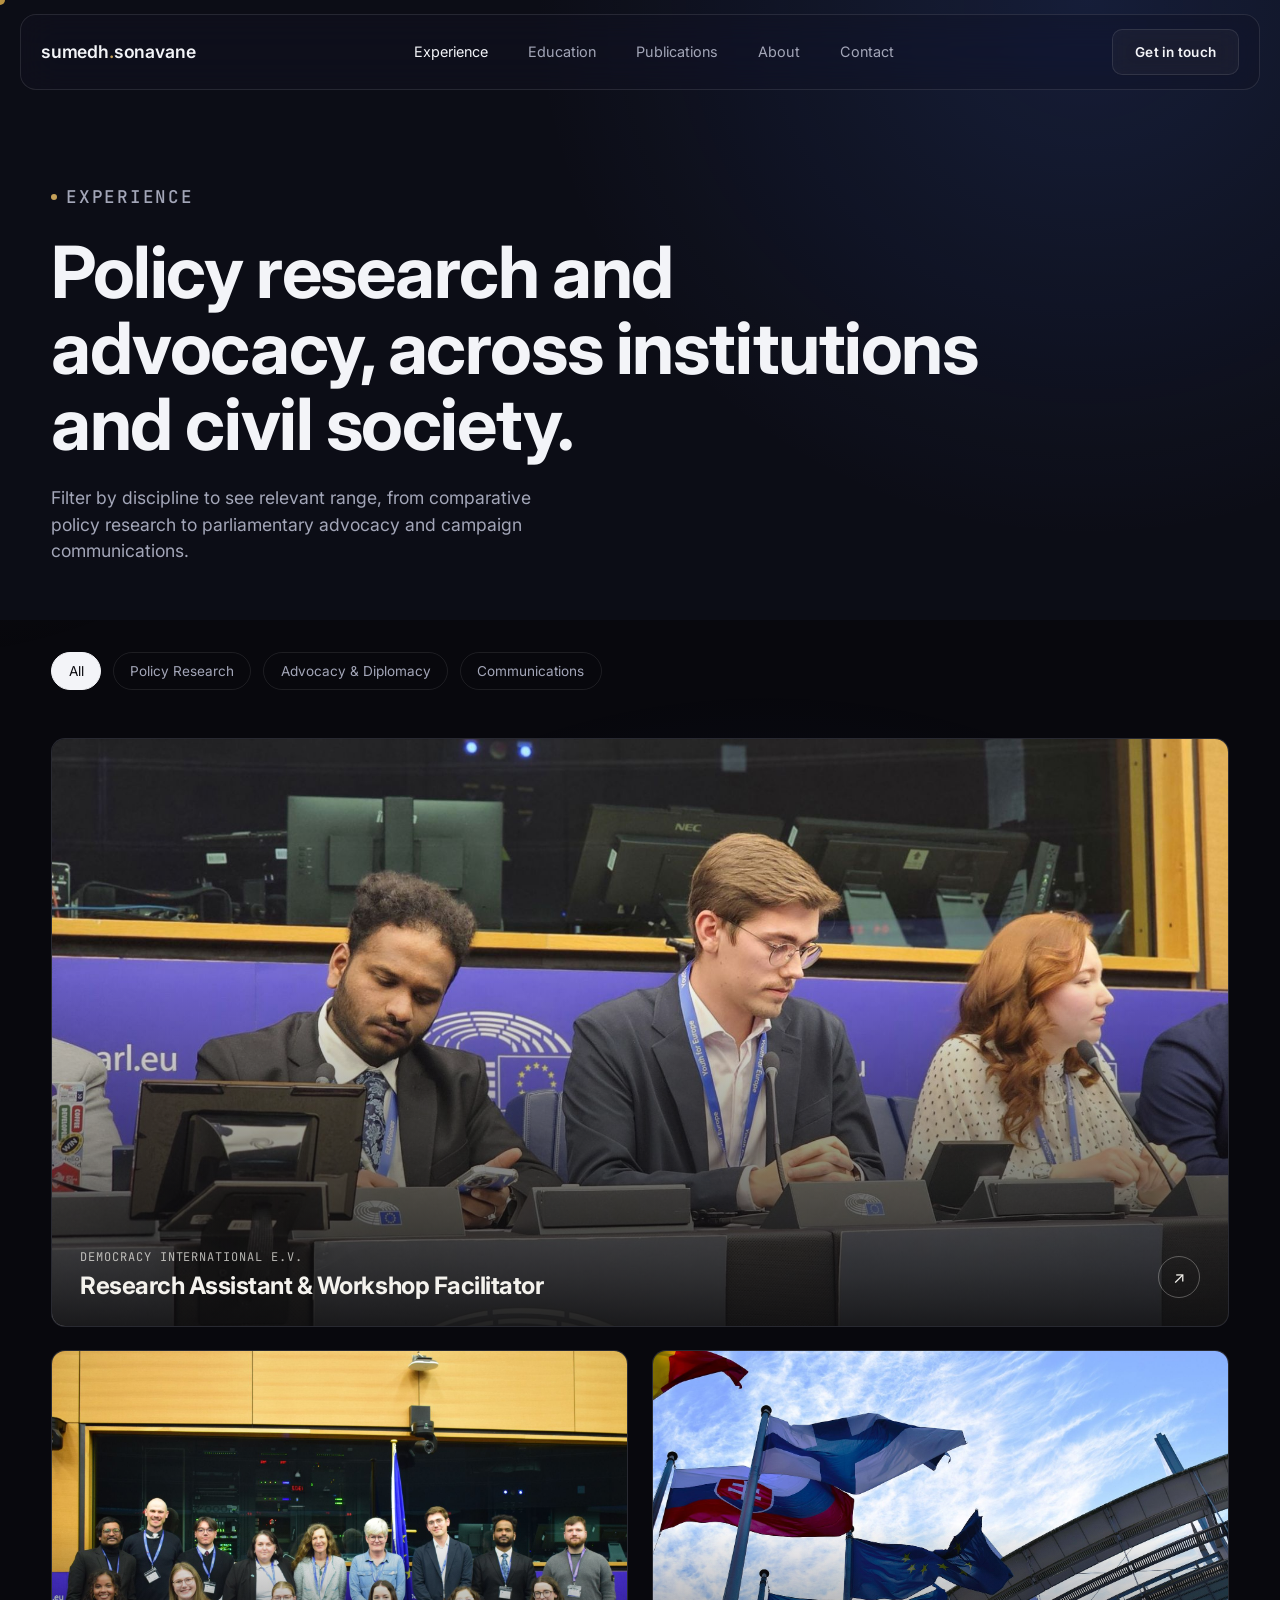
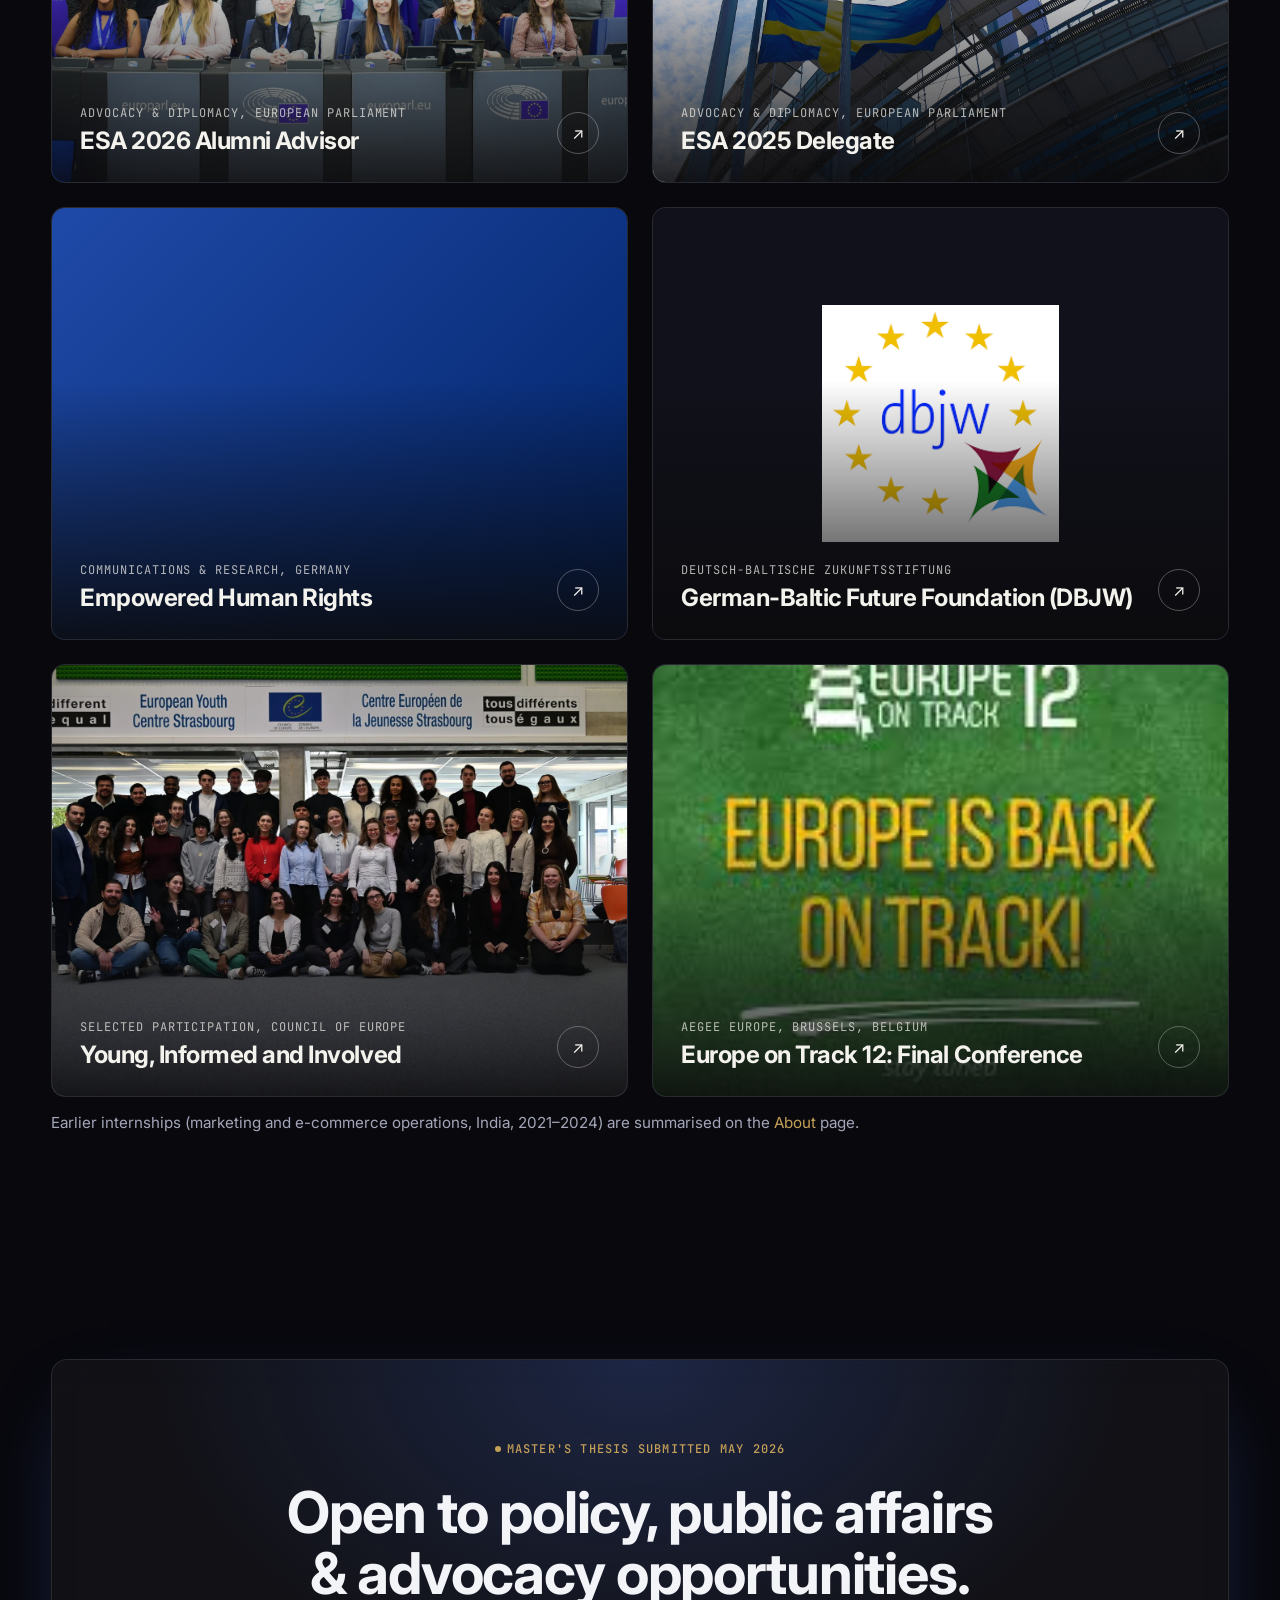
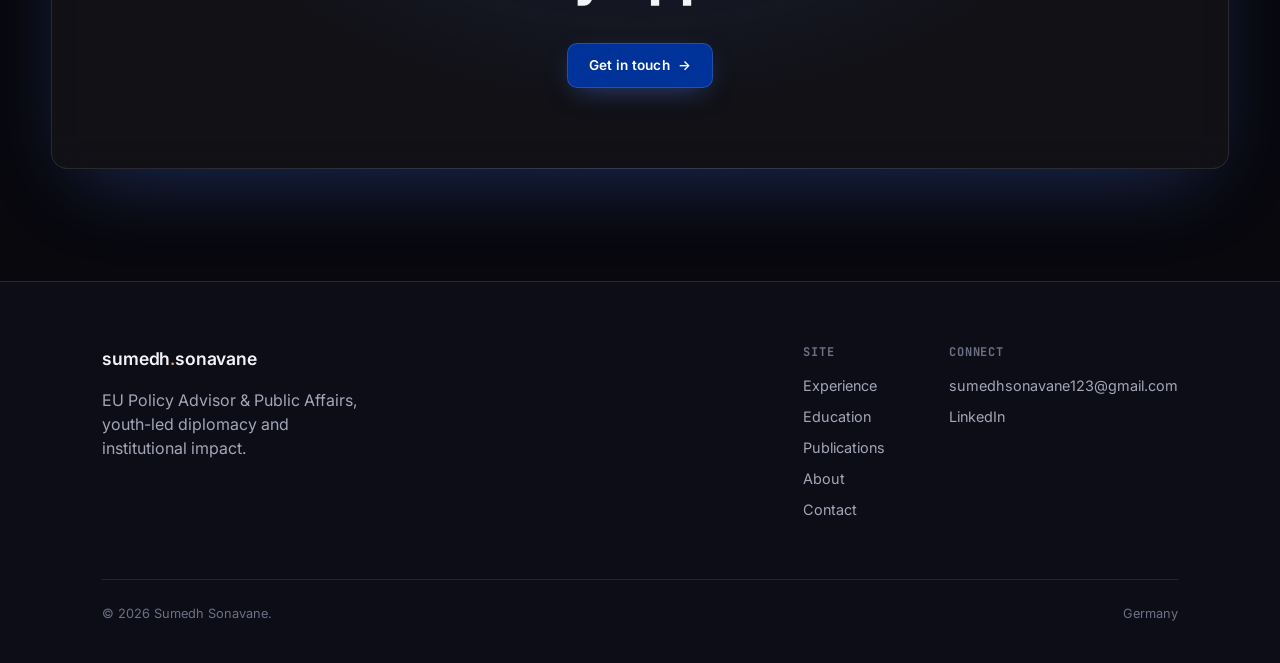
==== experience/index.html @ 0003c704 "Initial commit: Sumedh Sonavane portfolio site" ====
<!DOCTYPE html>
<html lang="en">
<head>
<meta charset="UTF-8" />
<meta name="viewport" content="width=device-width, initial-scale=1.0" />
<title>Experience | Sumedh Sonavane</title>
<meta name="description" content="Policy research, advocacy, and communications experience across EU institutions and civil society organisations." />
<link rel="preconnect" href="https://fonts.googleapis.com">
<link rel="preconnect" href="https://fonts.gstatic.com" crossorigin>
<link href="https://fonts.googleapis.com/css2?family=Inter:wght@400;500;600;700;800&family=JetBrains+Mono:wght@400;500&display=swap" rel="stylesheet">
<link rel="stylesheet" href="../css/styles.css" />
</head>
<body>

<nav class="nav">
  <a href="../index.html" class="nav-logo">sumedh<span>.</span>sonavane</a>
  <div class="nav-links nav-links-desktop">
    <a href="index.html" class="active">Experience</a>
    <a href="../education.html">Education</a>
    <a href="../publications.html">Publications</a>
    <a href="../about.html">About</a>
    <a href="../contact.html">Contact</a>
  </div>
  <div class="nav-cta">
    <a href="../contact.html" class="btn btn-outline">Get in touch</a>
    <button class="nav-toggle" aria-label="Toggle menu"><span></span><span></span></button>
  </div>
</nav>

<div class="mobile-menu">
  <a href="index.html">Experience</a>
  <a href="../education.html">Education</a>
  <a href="../publications.html">Publications</a>
  <a href="../about.html">About</a>
  <a href="../contact.html">Contact</a>
</div>

<header class="page-hero">
  <div class="container">
    <p class="eyebrow reveal is-visible" style="margin-bottom:1.5rem;">Experience</p>
    <h1 class="reveal is-visible">Policy research and advocacy, across institutions and civil society.</h1>
    <p class="reveal is-visible">Filter by discipline to see relevant range, from comparative policy research to parliamentary advocacy and campaign communications.</p>
  </div>
</header>

<section style="padding-top:2rem;">
  <div class="container">
    <div class="filter-row reveal is-visible">
      <button class="filter-btn active" data-filter="all">All</button>
      <button class="filter-btn" data-filter="research">Policy Research</button>
      <button class="filter-btn" data-filter="advocacy">Advocacy &amp; Diplomacy</button>
      <button class="filter-btn" data-filter="communications">Communications</button>
    </div>

    <div class="work-grid reveal-stagger reveal is-visible">
      <a href="democracy-international.html" class="work-card span-2" data-category="research">
        <div class="work-card-media"><img src="../images/di-workshop-panel.jpg" alt="Sumedh Sonavane on a delegate panel, European Parliament, Strasbourg" /></div>
        <div class="work-card-info">
          <div>
            <p class="work-card-tag">Democracy International e.V.</p>
            <h3 class="work-card-title">Research Assistant &amp; Workshop Facilitator</h3>
          </div>
          <span class="work-card-arrow">↗</span>
        </div>
      </a>
      <a href="esa-2026.html" class="work-card" data-category="advocacy">
        <div class="work-card-media"><img src="../images/esa-2026-team.jpg" alt="Alumni advisors and staff of the European Student Assembly 2026, European Parliament, Strasbourg" /></div>
        <div class="work-card-info">
          <div>
            <p class="work-card-tag">Advocacy &amp; Diplomacy, European Parliament</p>
            <h3 class="work-card-title">ESA 2026 Alumni Advisor</h3>
          </div>
          <span class="work-card-arrow">↗</span>
        </div>
      </a>
      <a href="esa-2025.html" class="work-card" data-category="advocacy">
        <div class="work-card-media"><img src="../images/eu-flags.jpg" alt="EU and national flags outside the European Parliament, Strasbourg" /></div>
        <div class="work-card-info">
          <div>
            <p class="work-card-tag">Advocacy &amp; Diplomacy, European Parliament</p>
            <h3 class="work-card-title">ESA 2025 Delegate</h3>
          </div>
          <span class="work-card-arrow">↗</span>
        </div>
      </a>
      <a href="empowered-human-rights.html" class="work-card" data-category="communications">
        <div class="work-card-media grad-3"></div>
        <div class="work-card-info">
          <div>
            <p class="work-card-tag">Communications &amp; Research, Germany</p>
            <h3 class="work-card-title">Empowered Human Rights</h3>
          </div>
          <span class="work-card-arrow">↗</span>
        </div>
      </a>
      <a href="dbjw.html" class="work-card" data-category="advocacy">
        <div class="work-card-media" style="background:var(--bg-raised); display:flex; align-items:center; justify-content:center;">
          <img src="../images/dbjw-logo.png" alt="DBJW logo" style="width:55%; height:55%; object-fit:contain;" />
        </div>
        <div class="work-card-info">
          <div>
            <p class="work-card-tag">Deutsch-Baltische Zukunftsstiftung</p>
            <h3 class="work-card-title">German-Baltic Future Foundation (DBJW)</h3>
          </div>
          <span class="work-card-arrow">↗</span>
        </div>
      </a>
      <a href="coe-study-session.html" class="work-card" data-category="advocacy">
        <div class="work-card-media"><img src="../images/coe-youth-centre.webp" alt="Participants at the Council of Europe study session, European Youth Centre, Strasbourg" /></div>
        <div class="work-card-info">
          <div>
            <p class="work-card-tag">Selected Participation, Council of Europe</p>
            <h3 class="work-card-title">Young, Informed and Involved</h3>
          </div>
          <span class="work-card-arrow">↗</span>
        </div>
      </a>
      <a href="https://www.linkedin.com/posts/europeontrack_europeontrack12-ecoanxiety-eyfcoe-activity-7481003895008378880-MJ6z" target="_blank" rel="noopener" class="work-card" data-category="advocacy">
        <div class="work-card-media"><img src="../images/europe-on-track-12.jpg" alt="Europe on Track 12 Final Conference" /></div>
        <div class="work-card-info">
          <div>
            <p class="work-card-tag">AEGEE Europe, Brussels, Belgium</p>
            <h3 class="work-card-title">Europe on Track 12: Final Conference</h3>
          </div>
          <span class="work-card-arrow">↗</span>
        </div>
      </a>
    </div>

    <p class="reveal" style="color:var(--fg-muted); margin-top:1rem; font-size:0.95rem;">Earlier internships (marketing and e-commerce operations, India, 2021–2024) are summarised on the <a href="../about.html" style="color:var(--accent);">About</a> page.</p>
  </div>
</section>

<section>
  <div class="cta-band reveal">
    <p class="eyebrow" style="justify-content:center; display:flex; margin-bottom:1.5rem;">Master's thesis submitted May 2026</p>
    <h2>Open to policy, public affairs &amp; advocacy opportunities.</h2>
    <a href="../contact.html" class="btn btn-primary">Get in touch <span class="btn-arrow">→</span></a>
  </div>
</section>

<footer>
  <div class="container">
    <div class="footer-top">
      <div>
        <a href="../index.html" class="nav-logo">sumedh<span>.</span>sonavane</a>
        <p style="color:var(--fg-muted); margin-top:1rem; max-width:26ch;">EU Policy Advisor &amp; Public Affairs, youth-led diplomacy and institutional impact.</p>
      </div>
      <div class="footer-links">
        <div class="footer-col">
          <h4>Site</h4>
          <a href="index.html">Experience</a>
          <a href="../education.html">Education</a>
          <a href="../publications.html">Publications</a>
          <a href="../about.html">About</a>
          <a href="../contact.html">Contact</a>
        </div>
        <div class="footer-col">
          <h4>Connect</h4>
          <a href="mailto:sumedhsonavane123@gmail.com">sumedhsonavane123@gmail.com</a>
          <a href="https://www.linkedin.com/in/sumedh-sonavane-eu" target="_blank" rel="noopener">LinkedIn</a>
        </div>
      </div>
    </div>
    <div class="footer-bottom">
      <span>© 2026 Sumedh Sonavane.</span>
      <span>Germany</span>
    </div>
  </div>
</footer>

<script src="../js/main.js"></script>
</body>
</html>
---- css/styles.css ----
/* ============================================
   DESIGN TOKENS
   ============================================ */
:root {
  color-scheme: dark;

  /* EU blue, brightened into a glow for dark surfaces, plus a muted gold */
  --eu-blue: #003399;
  --eu-yellow: #FFCC00;
  --glow: #4d7cff;
  --glow-soft: rgba(77, 124, 255, 0.16);
  --eu-gold: #C5A059;

  /* Dark glass "chrome" — floating nav, page headers, footer, CTA panels */
  --navy: #0c0d16;
  --navy-raised: #14162a;
  --navy-line: rgba(255, 255, 255, 0.1);
  --navy-text: #f3f4f8;
  --navy-text-muted: #a3a6b8;
  --navy-text-faint: #6d7186;

  /* Deep charcoal reading surface */
  --bg: #08080d;
  --bg-raised: #10111a;
  --fg: #f3f4f8;
  --fg-muted: #a3a6b8;
  --fg-faint: #6d7186;
  --line: rgba(255, 255, 255, 0.09);

  --glass: rgba(255, 255, 255, 0.04);
  --glass-border: rgba(255, 255, 255, 0.1);

  --accent: var(--eu-gold);
  --accent-soft: #ecdcbd;
  --accent-hover: #a8854a;
  /* hover/active color for outline buttons & filters */
  --interactive: #7ea2ff;
  --radius: 2px;

  --font-display: 'Inter', system-ui, sans-serif; /* headings — bold/700 */
  --font-body: 'Inter', system-ui, sans-serif;    /* paragraphs — regular/400, medium/500 */
  --font-mono: 'JetBrains Mono', 'SF Mono', ui-monospace, monospace; /* labels, meta, code-style text */

  --container: 1320px;
  --gutter: clamp(1.25rem, 4vw, 3.5rem);

  --ease: cubic-bezier(0.16, 1, 0.3, 1);
  --dur-fast: 0.3s;
  --dur-med: 0.6s;
  --dur-slow: 1s;
}

/* ============================================
   RESET
   ============================================ */
*, *::before, *::after { box-sizing: border-box; margin: 0; padding: 0; }
html { scroll-behavior: smooth; }
@media (prefers-reduced-motion: reduce) {
  html { scroll-behavior: auto; }
  *, *::before, *::after { animation-duration: 0.01ms !important; animation-iteration-count: 1 !important; transition-duration: 0.01ms !important; scroll-behavior: auto !important; }
}
body {
  background: var(--bg);
  color: var(--fg);
  font-family: var(--font-body);
  font-size: 16px;
  line-height: 1.5;
  -webkit-font-smoothing: antialiased;
  overflow-x: hidden;
}
/* fixed ambient gradients — cheap, no repaint on scroll */
body::before {
  content: '';
  position: fixed; inset: 0; z-index: -1;
  pointer-events: none;
  background:
    radial-gradient(900px 520px at 88% -8%, rgba(77, 124, 255, 0.12), transparent 60%),
    radial-gradient(700px 480px at -8% 42%, rgba(197, 160, 89, 0.06), transparent 60%),
    radial-gradient(800px 500px at 60% 110%, rgba(77, 124, 255, 0.07), transparent 60%);
}
.sr-only {
  position: absolute; width: 1px; height: 1px; padding: 0; margin: -1px;
  overflow: hidden; clip: rect(0, 0, 0, 0); white-space: nowrap; border: 0;
}
::-webkit-scrollbar { width: 10px; }
::-webkit-scrollbar-track { background: var(--bg); }
::-webkit-scrollbar-thumb { background: #2a2c3c; border-radius: 999px; }
img { max-width: 100%; display: block; }
a { color: inherit; text-decoration: none; }
button { font: inherit; color: inherit; background: none; border: none; cursor: pointer; }
ul { list-style: none; }
h1, h2, h3, h4 { font-family: var(--font-display); font-weight: 700; line-height: 1.05; letter-spacing: -0.02em; }

.container {
  max-width: var(--container);
  margin: 0 auto;
  padding-left: var(--gutter);
  padding-right: var(--gutter);
}

.eyebrow {
  display: inline-flex;
  align-items: center;
  gap: 0.5em;
  font-family: var(--font-mono);
  font-size: 0.75rem;
  font-weight: 500;
  letter-spacing: 0.1em;
  text-transform: uppercase;
  color: var(--accent);
}
.eyebrow::before {
  content: '';
  width: 6px;
  height: 6px;
  border-radius: 50%;
  background: var(--accent);
}

/* ============================================
   BUTTONS
   ============================================ */
.btn {
  display: inline-flex;
  align-items: center;
  gap: 0.6em;
  padding: 0.9em 1.6em;
  font-size: 0.85rem;
  font-weight: 600;
  letter-spacing: 0.02em;
  border-radius: 10px;
  transition: transform var(--dur-fast) var(--ease), background var(--dur-fast) var(--ease), color var(--dur-fast) var(--ease), border-color var(--dur-fast) var(--ease), box-shadow var(--dur-fast) var(--ease);
  white-space: nowrap;
}
.btn-primary {
  background: var(--eu-blue); /* existing EU blue */
  color: #ffffff;
  box-shadow: 0 8px 28px -10px rgba(77, 124, 255, 0.55), inset 0 0 0 1px rgba(255, 255, 255, 0.14);
}
.btn-primary:hover { transform: translateY(-2px); background: #0a44c2; box-shadow: 0 12px 34px -10px rgba(77, 124, 255, 0.75), inset 0 0 0 1px rgba(255, 255, 255, 0.22); }
.btn-outline {
  border: 1px solid var(--glass-border);
  background: var(--glass);
  -webkit-backdrop-filter: blur(12px);
  backdrop-filter: blur(12px);
  color: var(--fg);
}
.btn-outline:hover { border-color: var(--interactive); color: var(--interactive); transform: translateY(-2px); }
.btn-arrow { transition: transform var(--dur-fast) var(--ease); }
.btn:hover .btn-arrow { transform: translateX(3px); }

/* ============================================
   NAV
   ============================================ */
.nav {
  --bg: var(--navy);
  --bg-raised: var(--navy-raised);
  --fg: var(--navy-text);
  --fg-muted: var(--navy-text-muted);
  --fg-faint: var(--navy-text-faint);
  --line: var(--navy-line);
  --interactive: var(--eu-gold);
  color: var(--fg);
  /* floating glass pill */
  position: fixed;
  top: 14px; left: 50%;
  transform: translateX(-50%);
  width: calc(100% - 2rem);
  max-width: 1240px;
  z-index: 100;
  display: flex;
  align-items: center;
  justify-content: space-between;
  padding: 0.85rem 1.25rem;
  border-radius: 16px;
  background: rgba(18, 19, 32, 0.45);
  -webkit-backdrop-filter: blur(18px) saturate(140%);
  backdrop-filter: blur(18px) saturate(140%);
  border: 1px solid var(--glass-border);
  transition: padding var(--dur-fast) var(--ease), background var(--dur-fast) var(--ease), box-shadow var(--dur-fast) var(--ease);
}
.nav.is-scrolled {
  padding-top: 0.65rem;
  padding-bottom: 0.65rem;
  background: rgba(14, 15, 26, 0.72);
  box-shadow: 0 10px 40px rgba(0, 0, 0, 0.45), 0 0 0 1px rgba(77, 124, 255, 0.08);
}
.nav-logo {
  font-family: var(--font-display);
  font-weight: 600;
  font-size: 1.1rem;
  letter-spacing: -0.01em;
}
.nav-logo span { color: var(--accent); }
.nav-links {
  display: flex;
  align-items: center;
  gap: 2.5rem;
}
.nav-links a:not(.btn) {
  font-size: 0.9rem;
  color: var(--fg-muted);
  position: relative;
  transition: color var(--dur-fast) var(--ease);
}
.nav-links a:not(.btn):hover { color: var(--fg); }
.nav-links a.active { color: var(--fg); }
.nav-cta { display: flex; align-items: center; gap: 1.5rem; }
.nav-toggle {
  display: none;
  flex-direction: column;
  gap: 5px;
  z-index: 200;
}
.nav-toggle span {
  width: 22px; height: 2px; background: var(--fg);
  transition: transform var(--dur-fast) var(--ease), opacity var(--dur-fast) var(--ease);
}

@media (max-width: 860px) {
  .nav-links-desktop { display: none; }
  .nav-cta .btn-outline { display: none; }
  .nav-toggle { display: flex; }
  .mobile-menu {
    --bg: var(--navy);
    --fg: var(--navy-text);
    --fg-muted: var(--navy-text-muted);
    --line: var(--navy-line);
    --interactive: var(--eu-gold);
    position: fixed; inset: 0;
    background: var(--bg);
    color: var(--fg);
    display: flex; flex-direction: column;
    justify-content: center;
    padding: var(--gutter);
    gap: 1.5rem;
    transform: translateY(-100%);
    transition: transform var(--dur-med) var(--ease);
    z-index: 150;
  }
  .mobile-menu.is-open { transform: translateY(0); }
  .mobile-menu a { font-family: var(--font-display); font-size: 2.5rem; font-weight: 600; }
  body.menu-open { overflow: hidden; }
}
@media (min-width: 861px) { .mobile-menu { display: none; } }

/* ============================================
   HERO
   ============================================ */
.hero {
  background: var(--bg);
  color: var(--fg);
  position: relative;
  z-index: 0; /* establishes .hero's own stacking context — without this, the -1 photo below escaped to the PAGE level and rendered behind unrelated content instead of just behind .hero's own background, which is why it was invisible */
  min-height: 100vh;
  display: flex;
  flex-direction: column;
  justify-content: center;
  padding-top: 8rem;
  padding-bottom: 8rem; /* room for the scroll cue + stats under the longer bio */
  overflow: hidden;
}
/* real photo of the Parliament building, sitting behind everything else but still clearly visible */
.hero-bg-photo {
  position: absolute; inset: 0; z-index: -1;
  overflow: hidden;
}
.hero-bg-photo img {
  width: 100%; height: 100%; object-fit: cover; object-position: center 30%;
  display: block;
  opacity: 0.55;
  filter: blur(1.5px) saturate(0.9);
  transform: scale(1.03); /* hides the blur's soft edge */
}
#hero-canvas {
  position: absolute; inset: 0;
  width: 100%; height: 100%;
  z-index: 0;
  pointer-events: none;
  opacity: 0;
  transition: opacity 1.4s var(--ease);
}
#hero-canvas.is-ready { opacity: 1; }
/* vignette keeps the 3D layer and background photo from ever competing with the text */
.hero::after {
  content: '';
  position: absolute; inset: 0; z-index: 0;
  pointer-events: none;
  background: radial-gradient(ellipse at 35% 45%, transparent 0%, rgba(8, 8, 13, 0.55) 65%, rgba(8, 8, 13, 0.88) 100%);
}
.hero-glow {
  position: absolute;
  top: -20%; right: -10%;
  width: 60vw; height: 60vw;
  max-width: 900px; max-height: 900px;
  background: radial-gradient(circle, rgba(77,124,255,0.18) 0%, rgba(77,124,255,0) 70%);
  pointer-events: none;
  z-index: 0;
}
.hero-content { position: relative; z-index: 1; }
.hero-grid {
  display: grid;
  grid-template-columns: 1.15fr 0.85fr;
  gap: 3rem;
  align-items: center;
}
.hero-photo-wrap {
  position: relative;
  max-width: 320px;
  margin-left: auto;
}
/* soft elliptical "floor" light under the portrait — grounds it and adds depth (replaces the old halo blob) */
.hero-photo-wrap::before {
  content: '';
  position: absolute; left: 16%; right: 16%; bottom: -30px; height: 56px;
  z-index: 0;
  background: radial-gradient(ellipse at center, rgba(77, 124, 255, 0.5), transparent 70%);
  filter: blur(14px);
  pointer-events: none;
}
/* glassmorphic frame with a fine glowing edge */
.hero-photo-frame {
  position: relative;
  z-index: 1;
  aspect-ratio: 1 / 1;
  border-radius: 50%; /* circular portrait */
  overflow: hidden;
  padding: 6px;
  border: 1px solid rgba(255, 255, 255, 0.2);
  background: linear-gradient(145deg, rgba(255, 255, 255, 0.14), rgba(255, 255, 255, 0.03));
  -webkit-backdrop-filter: blur(14px);
  backdrop-filter: blur(14px);
  box-shadow:
    0 0 0 1px rgba(77, 124, 255, 0.28),
    0 30px 60px -20px rgba(0, 0, 0, 0.75),
    0 0 70px -12px rgba(77, 124, 255, 0.5);
  will-change: transform;
}
.hero-photo-frame img {
  width: 100%; height: 100%;
  object-fit: cover;
  object-position: center 12%;
  display: block;
  border-radius: 50%;
  filter: contrast(1.04) saturate(1.05);
}
/* colour-grade + bottom fade so the studio backdrop sits into the dark page */
.hero-photo-frame::after {
  content: '';
  position: absolute; inset: 6px;
  border-radius: 50%;
  pointer-events: none;
  background:
    linear-gradient(to top, rgba(8, 8, 13, 0.5) 0%, rgba(8, 8, 13, 0) 30%),
    linear-gradient(160deg, rgba(77, 124, 255, 0.16), transparent 45%);
}
.hero-photo-chip {
  position: absolute; left: 50%; bottom: -16px; transform: translateX(-50%); z-index: 2;
  width: max-content; max-width: 100%;
  display: flex; align-items: center; gap: 0.6em;
  padding: 0.6em 1.05em;
  border-radius: 999px;
  font-size: 0.78rem; font-weight: 500; letter-spacing: 0.01em;
  color: var(--fg);
  background: rgba(14, 15, 26, 0.55);
  border: 1px solid rgba(255, 255, 255, 0.14);
  -webkit-backdrop-filter: blur(12px);
  backdrop-filter: blur(12px);
}
.hero-photo-chip .dot { width: 6px; height: 6px; border-radius: 50%; background: var(--eu-yellow); box-shadow: 0 0 8px var(--eu-yellow); flex-shrink: 0; }
@media (max-width: 900px) {
  .hero-grid { grid-template-columns: 1fr; }
  .hero-photo-wrap { max-width: 240px; margin: 2.5rem auto 0; }
}
.hero-headline {
  font-size: clamp(2.6rem, 8vw, 6.4rem);
  max-width: 18ch;
  margin-bottom: 1.75rem;
  letter-spacing: 0.02em;
}
.hero-headline .line { display: block; overflow: visible; } /* visible so the gold glow isn't clipped */
.hero-headline .line span { display: block; }
/* main title: name large, role beneath (one <h1>; the "|" is kept for screen readers/SEO) */
.hero-headline { font-size: clamp(2.6rem, 6.4vw, 5.6rem); line-height: 1.04; }
.hero-headline .name {
  background: linear-gradient(120deg, #ffffff 35%, #b9c9ff 100%);
  -webkit-background-clip: text; background-clip: text;
  color: transparent;
}
.hero-headline .role {
  margin-top: 1.1rem;
  font-family: var(--font-display);
  font-size: clamp(1.15rem, 2.3vw, 1.85rem);
  font-weight: 500;
  letter-spacing: 0.01em;
  line-height: 1.3;
  color: #a9bfff;
  max-width: 30ch;
}
.hero-sub {
  font-size: clamp(1rem, 1.25vw, 1.12rem); /* slightly smaller than before to carry the longer bio */
  line-height: 1.7;
  color: #e7e9f2; /* brighter than --fg-muted so it stays readable over the background photo */
  text-shadow: 0 2px 16px rgba(0, 0, 0, 0.55); /* extra separation from bright sky in the photo */
  max-width: 62ch;
  margin-bottom: 2.5rem;
}
.hero-actions { display: flex; align-items: center; gap: 1.5rem; flex-wrap: wrap; }
.hero-scroll {
  position: absolute;
  bottom: 2.5rem; left: var(--gutter);
  display: flex; align-items: center; gap: 0.75rem;
  font-size: 0.75rem; letter-spacing: 0.1em; text-transform: uppercase;
  font-family: var(--font-mono);
  color: var(--fg-faint);
  font-family: var(--font-mono);
}
.hero-scroll-line { width: 40px; height: 1px; background: var(--fg-faint); position: relative; overflow: hidden; }
.hero-scroll-line::after {
  content: ''; position: absolute; inset: 0; background: var(--accent);
  animation: scrollline 2s ease-in-out infinite;
}
@keyframes scrollline { 0% { transform: translateX(-100%); } 50% { transform: translateX(0); } 100% { transform: translateX(100%); } }

.hero-stats {
  position: absolute;
  bottom: 2.5rem; right: var(--gutter);
  display: flex; gap: 2.5rem;
}
.hero-stat { text-align: right; }
.hero-stat strong { display: block; font-family: var(--font-display); font-size: 1.6rem; color: var(--fg); }
.hero-stat span { font-size: 0.75rem; color: var(--fg-faint); text-transform: uppercase; letter-spacing: 0.08em; font-family: var(--font-mono); }
@media (max-width: 700px) { .hero-stats { display: none; } }

/* ============================================
   SECTION SPACING
   ============================================ */
section { position: relative; padding: 7rem 0; }
.section-head {
  display: flex;
  justify-content: space-between;
  align-items: flex-end;
  gap: 2rem;
  margin-bottom: 3.5rem;
  flex-wrap: wrap;
}
.section-title { font-size: clamp(1.8rem, 3.5vw, 3rem); max-width: 20ch; }
.section-desc { color: var(--fg-muted); max-width: 34ch; font-size: 1rem; }

/* ============================================
   REVEAL ANIMATIONS
   ============================================ */
.reveal {
  opacity: 0;
  transform: translateY(28px);
  transition: opacity var(--dur-slow) var(--ease), transform var(--dur-slow) var(--ease);
}
.reveal.is-visible { opacity: 1; transform: translateY(0); }
.reveal-stagger.is-visible > * { transition-delay: calc(var(--i, 0) * 90ms); }

/* ============================================
   EU STARS DIVIDER
   ============================================ */
.eu-divider {
  display: flex;
  align-items: center;
  justify-content: center;
  margin: 4.5rem 0;
}
.eu-divider::before, .eu-divider::after {
  content: "";
  flex: 1;
  max-width: 480px;
  border-bottom: 1px solid var(--line);
}
.eu-divider::before { margin-right: 2rem; }
.eu-divider::after { margin-left: 2rem; }
.eu-stars-circle { animation: eu-slow-spin 40s linear infinite; flex-shrink: 0; filter: drop-shadow(0 0 8px rgba(255, 204, 0, 0.45)); }
@media (prefers-reduced-motion: reduce) { .eu-stars-circle { animation: none; } }
@keyframes eu-slow-spin { to { transform: rotate(360deg); } }

/* ============================================
   PHOTO BANNER (home page opener) — contained, not full-bleed; no cropping
   ============================================ */
.photo-banner { padding: 3.5rem var(--gutter); }
.photo-banner .container { max-width: 1320px; padding: 0; } /* full content width, matching --container */
.photo-banner-media {
  width: 100%;
  border-radius: 16px; overflow: hidden;
  line-height: 0; /* no baseline gap under the image */
}
/* natural width/height (no object-fit letterboxing) — this is what was reading as a "border":
   the old fixed max-height + background showed as a frame around the contained image */
.photo-banner-media img { width: 100%; height: auto; display: block; }
.photo-banner-caption {
  text-align: center; padding-top: 1.1rem;
  font-family: var(--font-mono);
  font-size: 0.78rem; color: var(--fg-faint);
  text-transform: uppercase; letter-spacing: 0.08em;
}

/* ============================================
   EXPERIENCE DETAIL PHOTO
   ============================================ */
.cs-photo { aspect-ratio: 3 / 2; border-radius: 4px; overflow: hidden; margin-bottom: 4rem; }
.cs-photo img { width: 100%; height: 100%; object-fit: cover; display: block; }

/* ============================================
   WORK GRID
   ============================================ */
.work-grid {
  display: grid;
  grid-template-columns: repeat(2, 1fr);
  gap: 1.5rem;
}
.work-card {
  position: relative;
  display: block;
  border-radius: 14px;
  overflow: hidden;
  aspect-ratio: 4 / 3;
  background: var(--bg-raised);
  border: 1px solid var(--glass-border);
  will-change: transform;
  transition: box-shadow var(--dur-med) var(--ease), border-color var(--dur-med) var(--ease);
}
.work-card:hover { border-color: rgba(77, 124, 255, 0.45); box-shadow: 0 24px 60px -24px rgba(77, 124, 255, 0.5); }
.work-card-media {
  position: absolute; inset: 0;
  transition: transform 0.8s var(--ease);
}
.work-card-media img { width: 100%; height: 100%; object-fit: cover; display: block; }
.work-card:hover .work-card-media { transform: scale(1.06); }
.work-card-media::after {
  content: '';
  position: absolute; inset: 0;
  background: linear-gradient(180deg, rgba(11,11,13,0) 40%, rgba(11,11,13,0.9) 100%);
}
.work-card-info {
  position: absolute; left: 0; right: 0; bottom: 0;
  padding: 1.75rem;
  display: flex;
  justify-content: space-between;
  align-items: flex-end;
  z-index: 2;
  color: #f4f2ed;
}
.work-card-tag { font-size: 0.75rem; color: rgba(244,242,237,0.72); text-transform: uppercase; letter-spacing: 0.08em; margin-bottom: 0.4rem; font-family: var(--font-mono); }
.work-card-title { font-size: 1.5rem; }
.work-card-arrow {
  width: 42px; height: 42px;
  border-radius: 50%;
  border: 1px solid rgba(244,242,237,0.3);
  display: flex; align-items: center; justify-content: center;
  transition: background var(--dur-fast) var(--ease), transform var(--dur-fast) var(--ease), border-color var(--dur-fast) var(--ease);
  flex-shrink: 0;
}
.work-card:hover .work-card-arrow { background: var(--accent); border-color: var(--accent); transform: rotate(45deg); }
.work-card.span-2 { grid-column: span 2; aspect-ratio: 16/8; }
@media (max-width: 800px) {
  .work-grid { grid-template-columns: 1fr; }
  .work-card.span-2 { grid-column: span 1; aspect-ratio: 4/3; }
}

/* placeholder gradient media, swap with real images */
.grad-1 { background: linear-gradient(135deg, #0044c9, #001a4d); }
.grad-2 { background: linear-gradient(135deg, #003399, #00122e); }
.grad-3 { background: linear-gradient(135deg, #1f4aa8, #002266); }
.grad-4 { background: linear-gradient(135deg, #FFCC00, #003399); }
.grad-5 { background: linear-gradient(135deg, #e6b800, #0044c9); }
.grad-6 { background: linear-gradient(135deg, #3d63c2, #001a4d); }

/* ============================================
   CAPABILITIES
   ============================================ */
.cap-grid {
  display: grid;
  grid-template-columns: repeat(4, 1fr);
  border-top: 1px solid var(--line);
}
.cap-item {
  padding: 2.5rem 1.5rem 2.5rem 0;
  border-bottom: 1px solid var(--line);
  border-right: 1px solid var(--line);
  padding-left: 0;
}
.cap-item:nth-child(4n) { border-right: none; }
.cap-item .num { color: var(--fg-faint); font-size: 0.8rem; margin-bottom: 1.5rem; display: block; }
.cap-item h3 { font-size: 1.15rem; margin-bottom: 0.6rem; }
.cap-item p { color: var(--fg-muted); font-size: 0.9rem; }
@media (max-width: 900px) {
  .cap-grid { grid-template-columns: repeat(2, 1fr); }
  .cap-item:nth-child(2n) { border-right: none; }
  .cap-item:nth-child(4n) { border-right: 1px solid var(--line); }
}
@media (max-width: 560px) {
  .cap-grid { grid-template-columns: 1fr; }
  .cap-item { border-right: none !important; }
}

/* ============================================
   TRUST / LOGOS
   ============================================ */
.logo-strip {
  display: flex;
  flex-wrap: wrap;
  gap: 3rem;
  align-items: center;
  justify-content: space-between;
  padding: 2.5rem 0;
  border-top: 1px solid var(--line);
  border-bottom: 1px solid var(--line);
}
.logo-strip span {
  font-family: var(--font-display);
  font-size: 1.2rem;
  color: var(--fg-faint);
  letter-spacing: -0.01em;
}

.quote-block {
  max-width: 46rem;
  margin: 5rem auto 0;
  text-align: center;
}
.quote-block p {
  font-family: var(--font-display);
  font-size: clamp(1.4rem, 3vw, 2.1rem);
  line-height: 1.3;
  margin-bottom: 1.5rem;
}
.quote-attr { color: var(--fg-muted); font-size: 0.9rem; }
.quote-attr strong { color: var(--fg); }

/* ============================================
   CTA BAND
   ============================================ */
.cta-band {
  --bg: var(--navy);
  --fg: var(--navy-text);
  --fg-muted: var(--navy-text-muted);
  --line: var(--navy-line);
  --interactive: var(--eu-gold);
  background:
    radial-gradient(60% 120% at 50% 0%, rgba(77, 124, 255, 0.2), transparent 70%),
    var(--glass);
  border: 1px solid var(--glass-border);
  -webkit-backdrop-filter: blur(16px);
  backdrop-filter: blur(16px);
  box-shadow: 0 30px 80px -30px rgba(77, 124, 255, 0.35);
  color: var(--fg);
  border-radius: 16px;
  padding: 5rem var(--gutter);
  text-align: center;
  margin: 0 var(--gutter);
  width: auto;
}
.cta-band h2 { font-size: clamp(2rem, 5vw, 3.6rem); max-width: 20ch; margin: 0 auto 1.5rem; }
.cta-band .btn { margin-top: 1rem; }

/* ============================================
   FOOTER
   ============================================ */
footer {
  --bg: var(--navy);
  --bg-raised: var(--navy-raised);
  --fg: var(--navy-text);
  --fg-muted: var(--navy-text-muted);
  --fg-faint: var(--navy-text-faint);
  --line: var(--navy-line);
  --interactive: var(--eu-gold);
  background: var(--bg);
  color: var(--fg);
  padding: 4rem var(--gutter) 2.5rem;
  border-top: 1px solid var(--line);
}
.footer-top {
  display: flex;
  justify-content: space-between;
  align-items: flex-start;
  gap: 2rem;
  flex-wrap: wrap;
  margin-bottom: 3rem;
}
.footer-links { display: flex; gap: 4rem; flex-wrap: wrap; }
.footer-col h4 { font-size: 0.75rem; text-transform: uppercase; letter-spacing: 0.08em; color: var(--fg-faint); margin-bottom: 1rem; font-family: var(--font-mono); }
.footer-col a, .footer-col p { display: block; color: var(--fg-muted); font-size: 0.9rem; margin-bottom: 0.6rem; transition: color var(--dur-fast); }
.footer-col a:hover { color: var(--fg); }
.footer-bottom {
  display: flex; justify-content: space-between; align-items: center;
  padding-top: 1.5rem; border-top: 1px solid var(--line);
  font-size: 0.8rem; color: var(--fg-faint);
  flex-wrap: wrap; gap: 1rem;
}

/* ============================================
   PAGE HERO (interior pages)
   ============================================ */
.page-hero {
  --bg: var(--navy);
  --bg-raised: var(--navy-raised);
  --fg: var(--navy-text);
  --fg-muted: var(--navy-text-muted);
  --fg-faint: var(--navy-text-faint);
  --line: var(--navy-line);
  --interactive: var(--eu-gold);
  background: radial-gradient(70% 140% at 85% 0%, rgba(77, 124, 255, 0.15), transparent 62%), var(--bg);
  color: var(--fg);
  padding-top: 10rem; padding-bottom: 3.5rem;
}
.page-hero h1 { font-size: clamp(2.4rem, 6vw, 4.5rem); max-width: 20ch; }
.page-hero p { color: var(--fg-muted); max-width: 44ch; margin-top: 1.5rem; font-size: 1.1rem; }

/* filters */
.filter-row { display: flex; gap: 0.75rem; flex-wrap: wrap; margin-bottom: 3rem; }
.filter-btn {
  padding: 0.55em 1.2em; border: 1px solid var(--line); border-radius: 999px;
  font-size: 0.85rem; color: var(--fg-muted);
  transition: all var(--dur-fast) var(--ease);
}
.filter-btn:hover { border-color: var(--interactive); color: var(--fg); }
.filter-btn.active { background: var(--fg); color: var(--bg); border-color: var(--fg); }
.work-card[hidden] { display: none; }

/* ============================================
   CASE STUDY
   ============================================ */
.cs-hero {
  --bg: var(--navy);
  --bg-raised: var(--navy-raised);
  --fg: var(--navy-text);
  --fg-muted: var(--navy-text-muted);
  --fg-faint: var(--navy-text-faint);
  --line: var(--navy-line);
  --interactive: var(--eu-gold);
  background: radial-gradient(70% 140% at 85% 0%, rgba(77, 124, 255, 0.15), transparent 62%), var(--bg);
  color: var(--fg);
  padding-top: 9rem; padding-bottom: 3.5rem;
}
.cs-meta { display: flex; gap: 3rem; flex-wrap: wrap; margin: 3rem 0; padding: 2rem 0; border-top: 1px solid var(--line); border-bottom: 1px solid var(--line); }
.cs-meta-item span { display: block; font-size: 0.75rem; color: var(--fg-faint); text-transform: uppercase; letter-spacing: 0.08em; margin-bottom: 0.4rem; font-family: var(--font-mono); }
.cs-meta-item strong { font-family: var(--font-display); font-size: 1.05rem; font-weight: 500; }
.cs-hero-media { aspect-ratio: 16/8; border-radius: 4px; overflow: hidden; margin-top: 3rem; }
.cs-block { max-width: 42rem; margin-bottom: 6rem; }
.cs-block h2 { font-size: clamp(1.6rem, 3vw, 2.4rem); margin-bottom: 1.25rem; }
.cs-block p { color: var(--fg-muted); font-size: 1.05rem; margin-bottom: 1rem; }
.cs-steps { display: grid; grid-template-columns: repeat(3, 1fr); gap: 2rem; margin-top: 2.5rem; max-width: none; }
.cs-step .num { font-family: var(--font-display); font-size: 2rem; color: var(--accent); display: block; margin-bottom: 1rem; }
.cs-step h3 { font-size: 1.1rem; margin-bottom: 0.5rem; }
.cs-step p { color: var(--fg-muted); font-size: 0.9rem; }
@media (max-width: 800px) { .cs-steps { grid-template-columns: 1fr; } }

.cs-gallery { display: grid; grid-template-columns: 1fr 1fr; gap: 1.5rem; margin-bottom: 6rem; }
.cs-gallery .full { grid-column: 1 / -1; aspect-ratio: 16/9; border-radius: 4px; overflow: hidden; }
.cs-gallery .half { aspect-ratio: 4/5; border-radius: 4px; overflow: hidden; }
@media (max-width: 700px) { .cs-gallery { grid-template-columns: 1fr; } }

/* before/after slider */
.compare {
  position: relative;
  aspect-ratio: 16/9;
  border-radius: 4px;
  overflow: hidden;
  margin-bottom: 6rem;
  cursor: ew-resize;
  user-select: none;
}
.compare-after, .compare-before { position: absolute; inset: 0; }
.compare-before { clip-path: inset(0 50% 0 0); }
.compare-handle {
  position: absolute; top: 0; bottom: 0; left: 50%;
  width: 2px; background: var(--fg);
  transform: translateX(-1px);
}
.compare-handle::after {
  content: '↔'; position: absolute; top: 50%; left: 50%; transform: translate(-50%, -50%);
  width: 44px; height: 44px; background: var(--fg); color: var(--bg);
  border-radius: 50%; display: flex; align-items: center; justify-content: center; font-size: 1.1rem;
}
.compare-label { position: absolute; top: 1.25rem; font-size: 0.75rem; text-transform: uppercase; letter-spacing: 0.08em; background: rgba(11,11,13,0.6); padding: 0.4em 0.8em; border-radius: 999px; }
.compare-label.left { left: 1.25rem; }
.compare-label.right { right: 1.25rem; }

.cs-results { display: grid; grid-template-columns: repeat(3, 1fr); gap: 2rem; padding: 3rem 0; border-top: 1px solid var(--line); border-bottom: 1px solid var(--line); margin-bottom: 6rem; }
.cs-result strong { display: block; font-family: var(--font-display); font-size: 2.75rem; color: var(--accent); margin-bottom: 0.5rem; }
.cs-result span { color: var(--fg-muted); font-size: 0.9rem; }
@media (max-width: 700px) { .cs-results { grid-template-columns: 1fr; gap: 2.5rem; } }

.cs-next {
  display: flex; justify-content: space-between; align-items: center;
  padding: 3rem 0; border-top: 1px solid var(--line);
  gap: 1rem; flex-wrap: wrap;
}
.cs-next-label { font-size: 0.8rem; color: var(--fg-faint); text-transform: uppercase; letter-spacing: 0.08em; margin-bottom: 0.5rem; font-family: var(--font-mono); }
.cs-next-title { font-size: clamp(1.5rem, 3vw, 2.2rem); }

/* ============================================
   ABOUT
   ============================================ */
.about-grid { display: grid; grid-template-columns: 0.9fr 1.1fr; gap: 4rem; align-items: start; }
.about-photo {
  aspect-ratio: 1 / 1;
  border-radius: 50%;
  width: 100%; max-width: 380px;
  overflow: hidden;
  position: sticky;
  top: 8rem;
  padding: 6px;
  border: 1px solid rgba(255, 255, 255, 0.2);
  background: linear-gradient(145deg, rgba(255, 255, 255, 0.14), rgba(255, 255, 255, 0.03));
  box-shadow: 0 0 0 1px rgba(77, 124, 255, 0.28), 0 30px 60px -20px rgba(0, 0, 0, 0.75), 0 0 70px -12px rgba(77, 124, 255, 0.45);
  will-change: transform;
}
.about-photo img { border-radius: 50%; }
.about-copy p { font-size: 1.15rem; color: var(--fg-muted); margin-bottom: 1.5rem; }
.about-copy strong { color: var(--fg); font-weight: 500; }
@media (max-width: 900px) {
  .about-grid { grid-template-columns: 1fr; }
  .about-photo { position: static; max-width: 320px; }
}

.process-list { counter-reset: step; margin-top: 2rem; }
.process-item {
  counter-increment: step;
  display: flex; gap: 2rem;
  padding: 2.25rem 0;
  border-top: 1px solid var(--line);
}
.process-item::before {
  content: counter(step, decimal-leading-zero);
  font-family: var(--font-display); font-size: 1rem; color: var(--accent);
  flex-shrink: 0; width: 3rem;
}
.process-item h3 { font-size: 1.25rem; margin-bottom: 0.5rem; }
.process-item p { color: var(--fg-muted); }
.process-list .process-item:last-child { border-bottom: 1px solid var(--line); }

/* ============================================
   CONTACT
   ============================================ */
.contact-grid { display: grid; grid-template-columns: 1.1fr 0.9fr; gap: 4rem; }
.form-field { margin-bottom: 1.75rem; }
.form-field label { display: block; font-size: 0.8rem; text-transform: uppercase; letter-spacing: 0.08em; color: var(--fg-faint); margin-bottom: 0.6rem; font-family: var(--font-mono); }
.form-field input, .form-field select, .form-field textarea {
  width: 100%; background: transparent; border: none; border-bottom: 1px solid var(--line);
  padding: 0.75em 0; color: var(--fg); font-size: 1.1rem; font-family: var(--font-body);
  transition: border-color var(--dur-fast) var(--ease);
}
.form-field input:focus, .form-field select:focus, .form-field textarea:focus { outline: none; border-color: var(--accent); }
.form-field textarea { resize: vertical; min-height: 100px; }
.form-field select option { background: var(--bg); }
.contact-side { display: flex; flex-direction: column; gap: 2.5rem; }
.contact-info-block h4 { font-size: 0.75rem; text-transform: uppercase; letter-spacing: 0.08em; color: var(--fg-faint); margin-bottom: 0.75rem; font-family: var(--font-mono); }
.contact-info-block a, .contact-info-block p { font-size: 1.1rem; }
.contact-info-block a:hover { color: var(--accent); }
.availability-badge {
  display: inline-flex; align-items: center; gap: 0.6em;
  padding: 0.6em 1em; border: 1px solid var(--line); border-radius: 999px;
  font-size: 0.85rem;
}
.availability-badge::before { content: ''; width: 8px; height: 8px; border-radius: 50%; background: #2eb872; }
@media (max-width: 860px) { .contact-grid { grid-template-columns: 1fr; } }

/* form success note */
.form-note { color: var(--fg-faint); font-size: 0.85rem; margin-top: 1rem; }

/* custom cursor (desktop only) */
.cursor-dot {
  position: fixed; top: 0; left: 0;
  width: 10px; height: 10px; border-radius: 50%;
  background: var(--accent);
  pointer-events: none; z-index: 999;
  transform: translate(-50%, -50%);
  transition: width var(--dur-fast) var(--ease), height var(--dur-fast) var(--ease), opacity var(--dur-fast) var(--ease);
  mix-blend-mode: difference;
  opacity: 0;
}
@media (hover: hover) and (pointer: fine) { .cursor-dot { opacity: 1; } }
.cursor-dot.is-active { width: 48px; height: 48px; }

/* ============================================
   TAGS (skills, category labels)
   ============================================ */
.tag-list { display: flex; flex-wrap: wrap; gap: 0.6rem; }
.tag {
  padding: 0.5em 1em; border: 1px solid var(--line); border-radius: 999px;
  font-size: 0.85rem; color: var(--fg-muted);
}
.tag-accent { border-color: var(--accent); color: var(--accent); }

/* ============================================
   SKILLS ACCORDION (About page — click a competency to expand it)
   ============================================ */
.skills-accordion { display: flex; flex-direction: column; gap: 0.85rem; }
.skill-item {
  border: 1px solid var(--glass-border);
  border-radius: 14px;
  background: var(--glass);
  -webkit-backdrop-filter: blur(14px);
  backdrop-filter: blur(14px);
  overflow: hidden;
  transition: border-color var(--dur-fast) var(--ease);
}
.skill-item.is-open { border-color: rgba(77, 124, 255, 0.4); }
.skill-toggle {
  width: 100%;
  display: flex; align-items: center; justify-content: space-between; gap: 1.5rem;
  padding: 1.4rem 1.6rem;
  text-align: left;
}
.skill-toggle-title {
  font-family: var(--font-display);
  font-weight: 700;
  font-size: clamp(1.15rem, 2vw, 1.4rem); /* bigger, clearly readable */
  color: var(--fg);
  letter-spacing: -0.01em;
}
.skill-toggle-icon {
  flex-shrink: 0;
  width: 34px; height: 34px;
  border-radius: 50%;
  border: 1px solid var(--glass-border);
  display: flex; align-items: center; justify-content: center;
  font-size: 1.3rem; line-height: 1;
  color: var(--fg-muted);
  transition: transform var(--dur-med) var(--ease), background var(--dur-fast) var(--ease), color var(--dur-fast) var(--ease), border-color var(--dur-fast) var(--ease);
}
.skill-item.is-open .skill-toggle-icon {
  transform: rotate(45deg);
  background: var(--accent);
  color: var(--navy);
  border-color: var(--accent);
}
.skill-panel {
  max-height: 0;
  overflow: hidden;
  transition: max-height var(--dur-med) var(--ease);
}
.skill-panel ul { padding: 0 1.6rem 1.6rem; display: flex; flex-direction: column; gap: 0.7rem; }
.skill-panel li {
  position: relative; padding-left: 1.3rem;
  color: var(--fg-muted); font-size: 0.98rem; line-height: 1.65;
}
.skill-panel li::before { content: '▪'; position: absolute; left: 0; color: var(--accent); }
.skill-panel li strong { color: var(--fg); font-weight: 600; }
@media (max-width: 600px) {
  .skill-toggle { padding: 1.15rem 1.25rem; }
  .skill-panel ul { padding: 0 1.25rem 1.25rem; }
}

/* ============================================
   INFO ITEM (education, publications, honors, timeline entries)
   ============================================ */
.info-list { margin-top: 1rem; }
.info-item { padding: 2.5rem 0; border-top: 1px solid var(--line); }
.info-item:last-child { border-bottom: 1px solid var(--line); }
.info-item .meta {
  display: flex; gap: 1rem; flex-wrap: wrap;
  font-size: 0.75rem; text-transform: uppercase; letter-spacing: 0.08em;
  font-family: var(--font-mono);
  color: var(--fg-faint); margin-bottom: 0.9rem;
}
.info-item .meta strong { color: var(--accent); font-weight: 600; }
.info-item h3 { font-size: 1.35rem; margin-bottom: 0.75rem; max-width: 42ch; }
.info-item p { color: var(--fg-muted); font-size: 1rem; max-width: 62ch; margin-bottom: 0.75rem; }
.info-item p:last-child { margin-bottom: 0; }
.info-item .pub-link {
  display: inline-flex; align-items: center; gap: 0.4em;
  font-size: 0.85rem; color: var(--accent); margin-top: 0.5rem;
}
.info-item .tag-list { margin-top: 1rem; }

/* compact variant, used inside About for brief entries */
.info-item.compact { padding: 1.75rem 0; }
.info-item.compact h3 { font-size: 1.1rem; margin-bottom: 0.4rem; }

/* ============================================
   LANGUAGES
   ============================================ */
.lang-list { margin-top: 1rem; }
.lang-item {
  display: flex; justify-content: space-between; align-items: center;
  padding: 1.1rem 0; border-top: 1px solid var(--line);
}
.lang-item:last-child { border-bottom: 1px solid var(--line); }
.lang-item .lang-name { font-family: var(--font-display); font-size: 1.1rem; }
.lang-item .lang-level { font-size: 0.85rem; color: var(--fg-faint); text-transform: uppercase; letter-spacing: 0.06em; font-family: var(--font-mono); }

/* ============================================
   KEY OUTPUTS LIST (experience detail pages)
   ============================================ */
.output-list { display: grid; gap: 1.5rem; margin-top: 2rem; }
.output-item {
  padding: 1.75rem; border: 1px solid var(--glass-border); border-radius: 14px;
  background: var(--glass);
  -webkit-backdrop-filter: blur(14px);
  backdrop-filter: blur(14px);
  will-change: transform;
}
.output-item h4 { font-size: 1.05rem; margin-bottom: 0.6rem; }
.output-item p { color: var(--fg-muted); font-size: 0.92rem; }
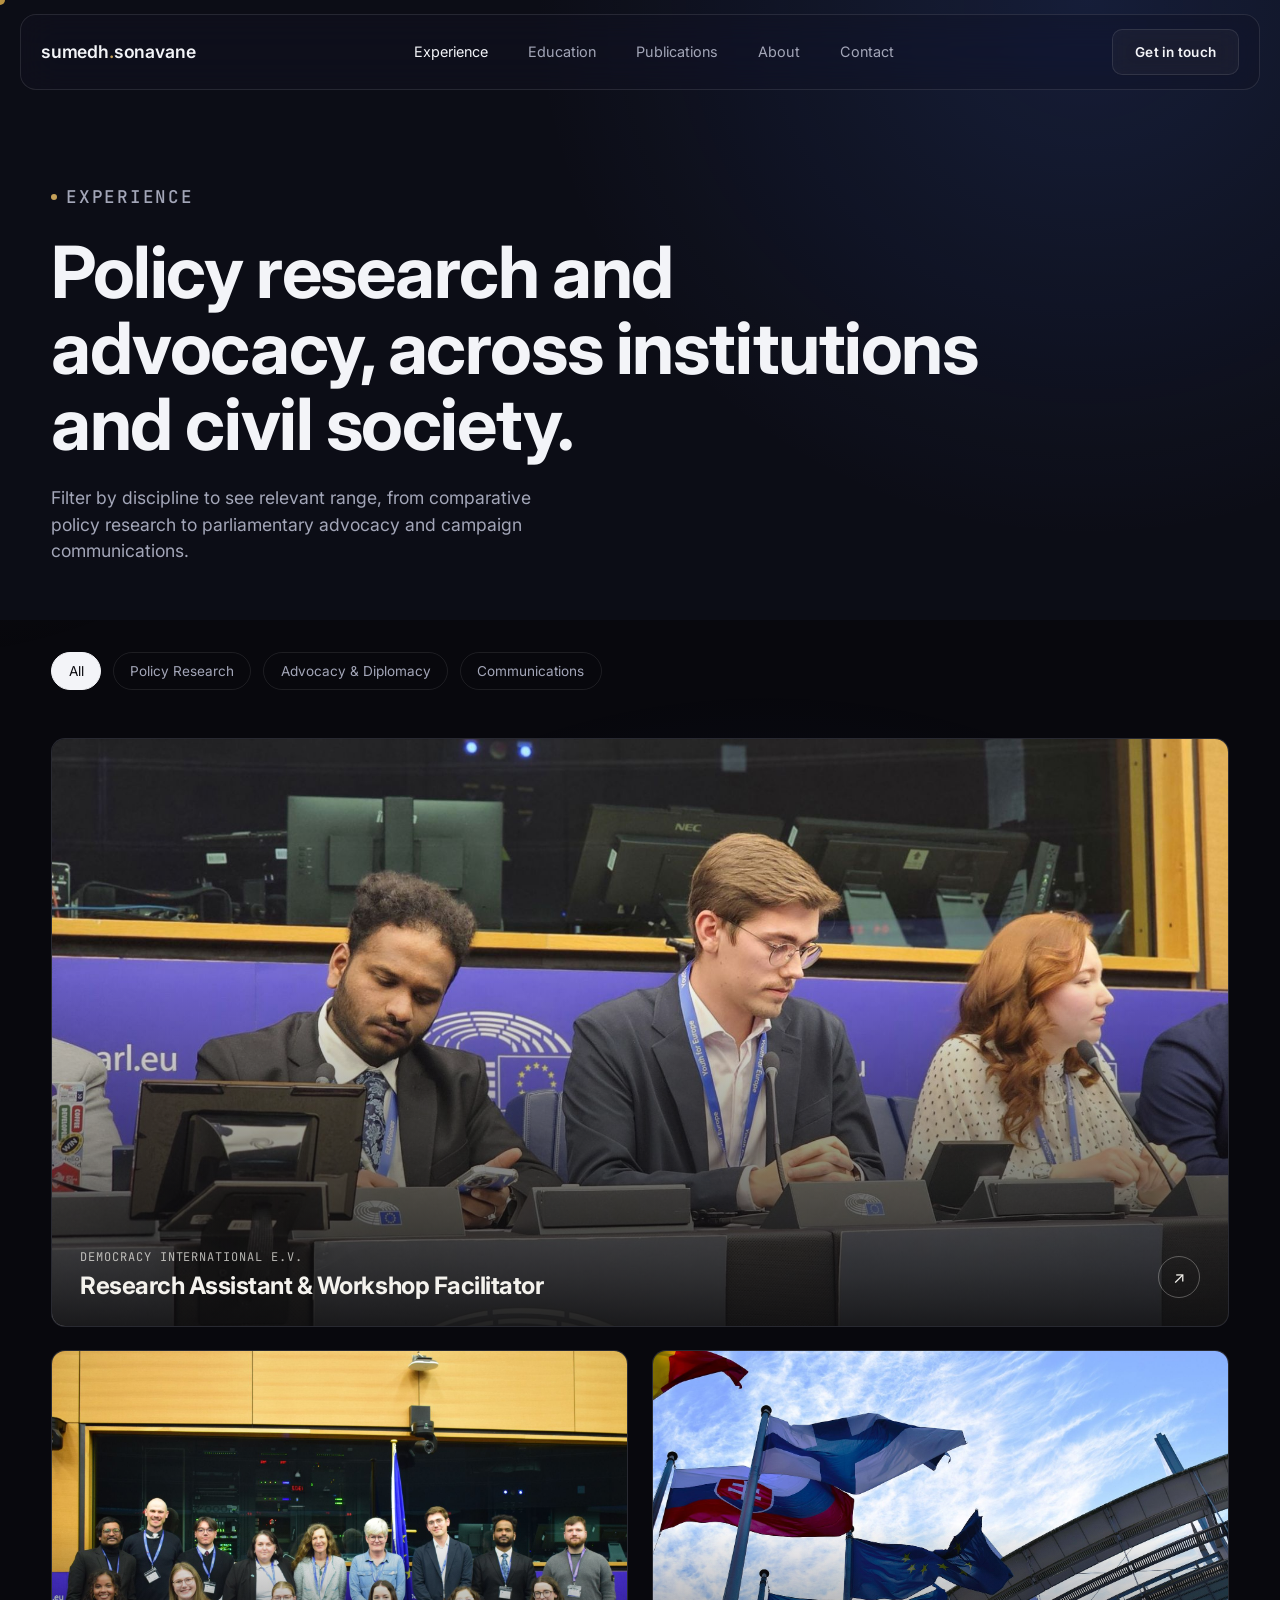
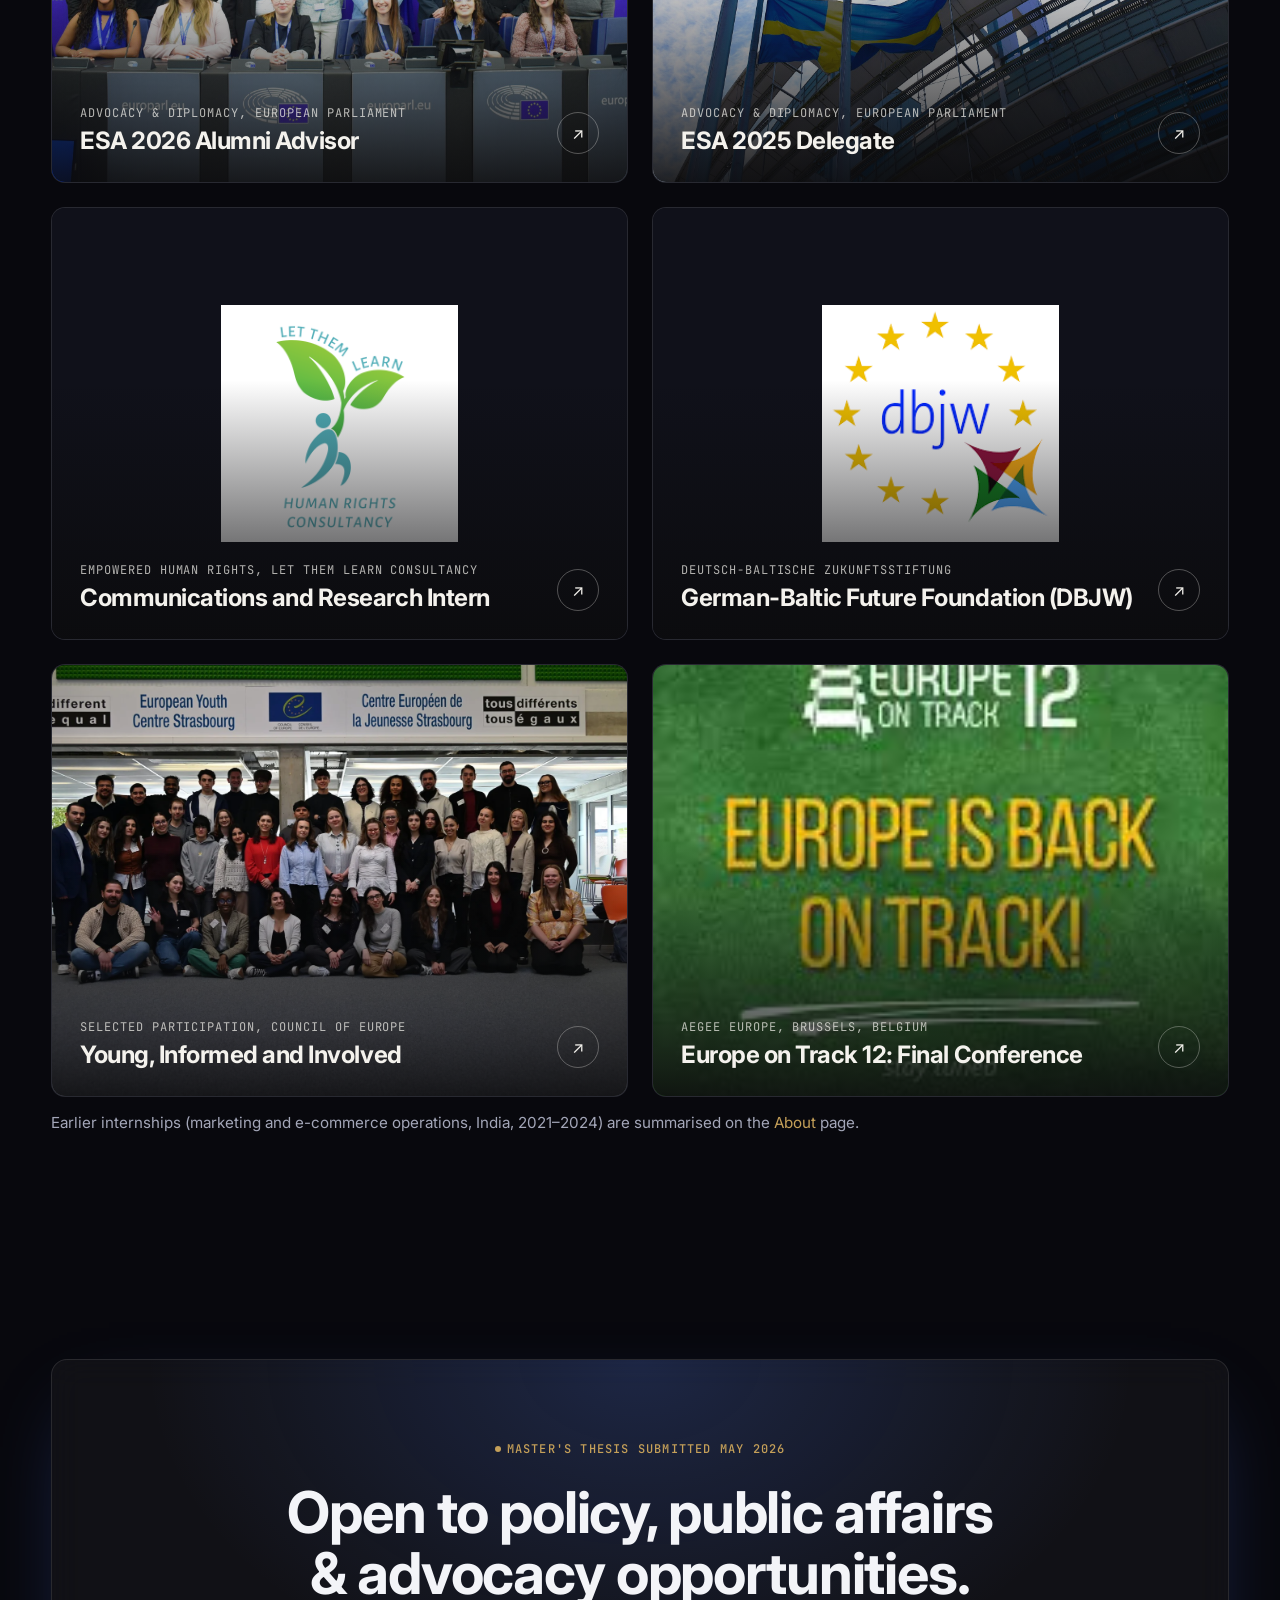
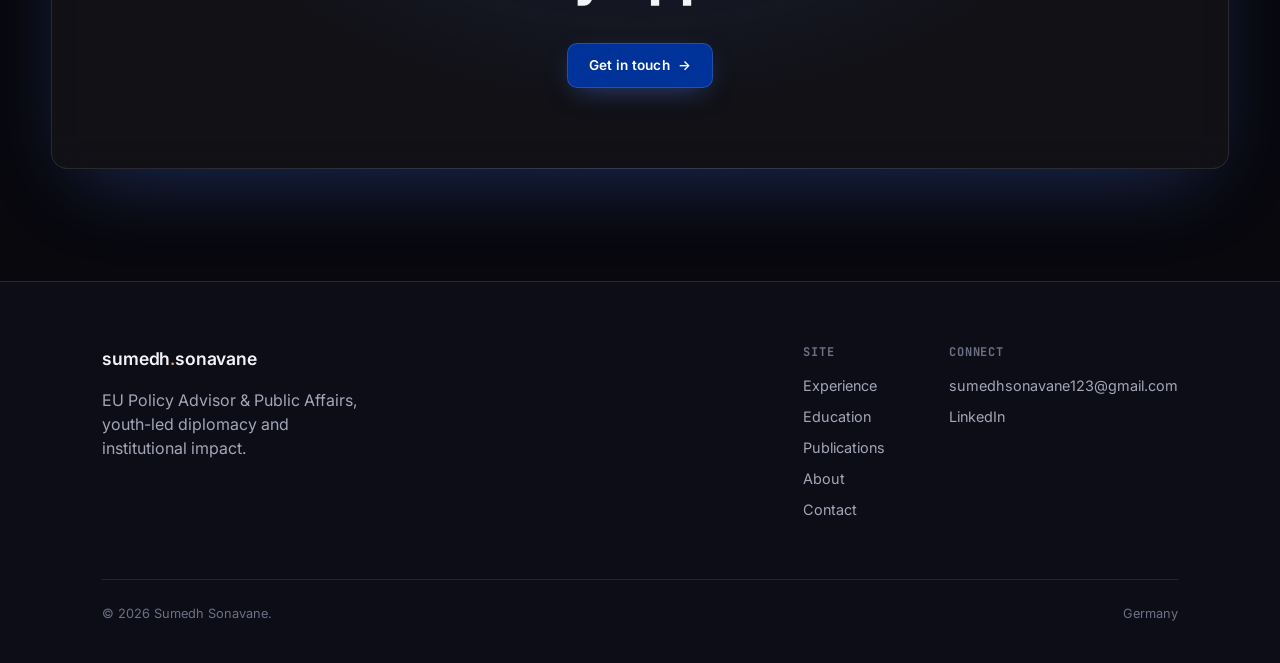
==== commit 2e7c81a0: "Add Empowered Human Rights logo and updated content" ====
--- a/experience/index.html
+++ b/experience/index.html
@@ -84,11 +84,13 @@
         </div>
       </a>
       <a href="empowered-human-rights.html" class="work-card" data-category="communications">
-        <div class="work-card-media grad-3"></div>
+        <div class="work-card-media" style="background:var(--bg-raised); display:flex; align-items:center; justify-content:center;">
+          <img src="../images/let-them-learn-logo.png" alt="Let Them Learn Consultancy logo" style="width:55%; height:55%; object-fit:contain;" />
+        </div>
         <div class="work-card-info">
           <div>
-            <p class="work-card-tag">Communications &amp; Research, Germany</p>
-            <h3 class="work-card-title">Empowered Human Rights</h3>
+            <p class="work-card-tag">Empowered Human Rights, Let Them Learn Consultancy</p>
+            <h3 class="work-card-title">Communications and Research Intern</h3>
           </div>
           <span class="work-card-arrow">↗</span>
         </div>
